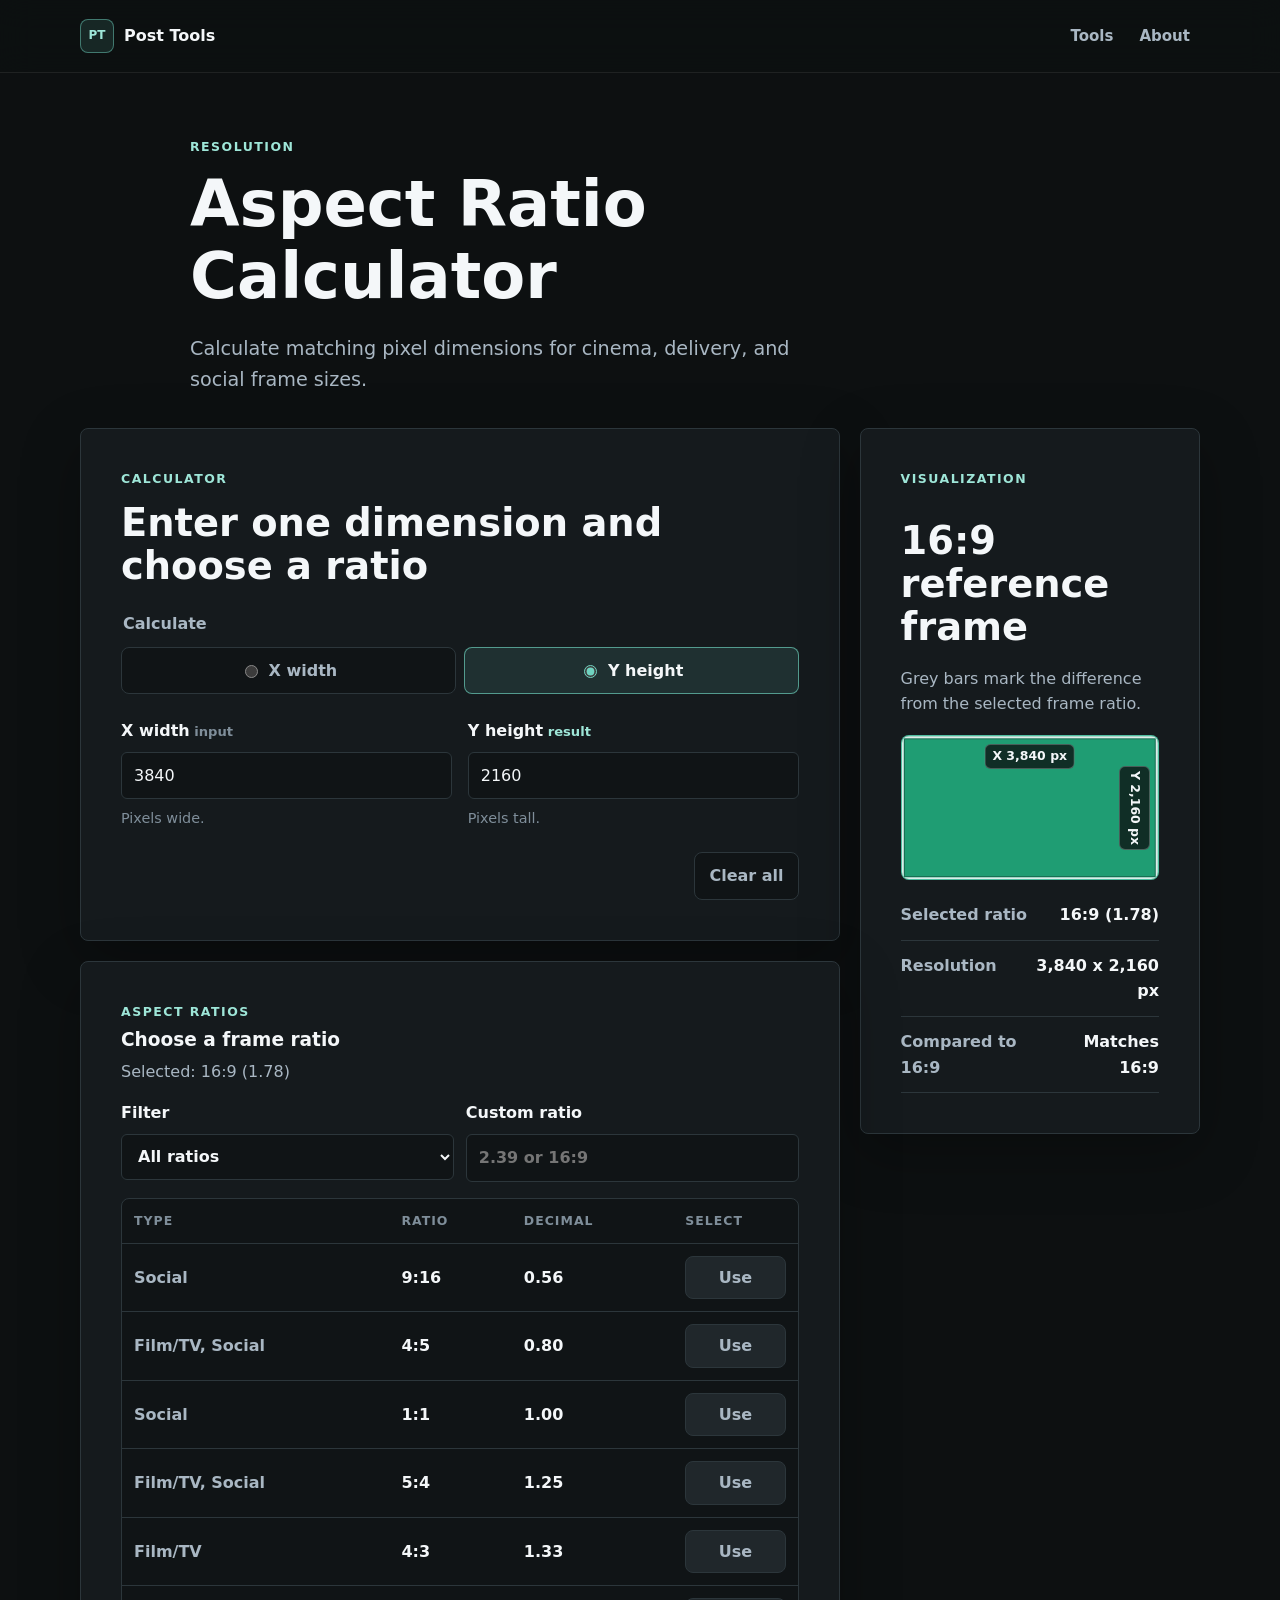
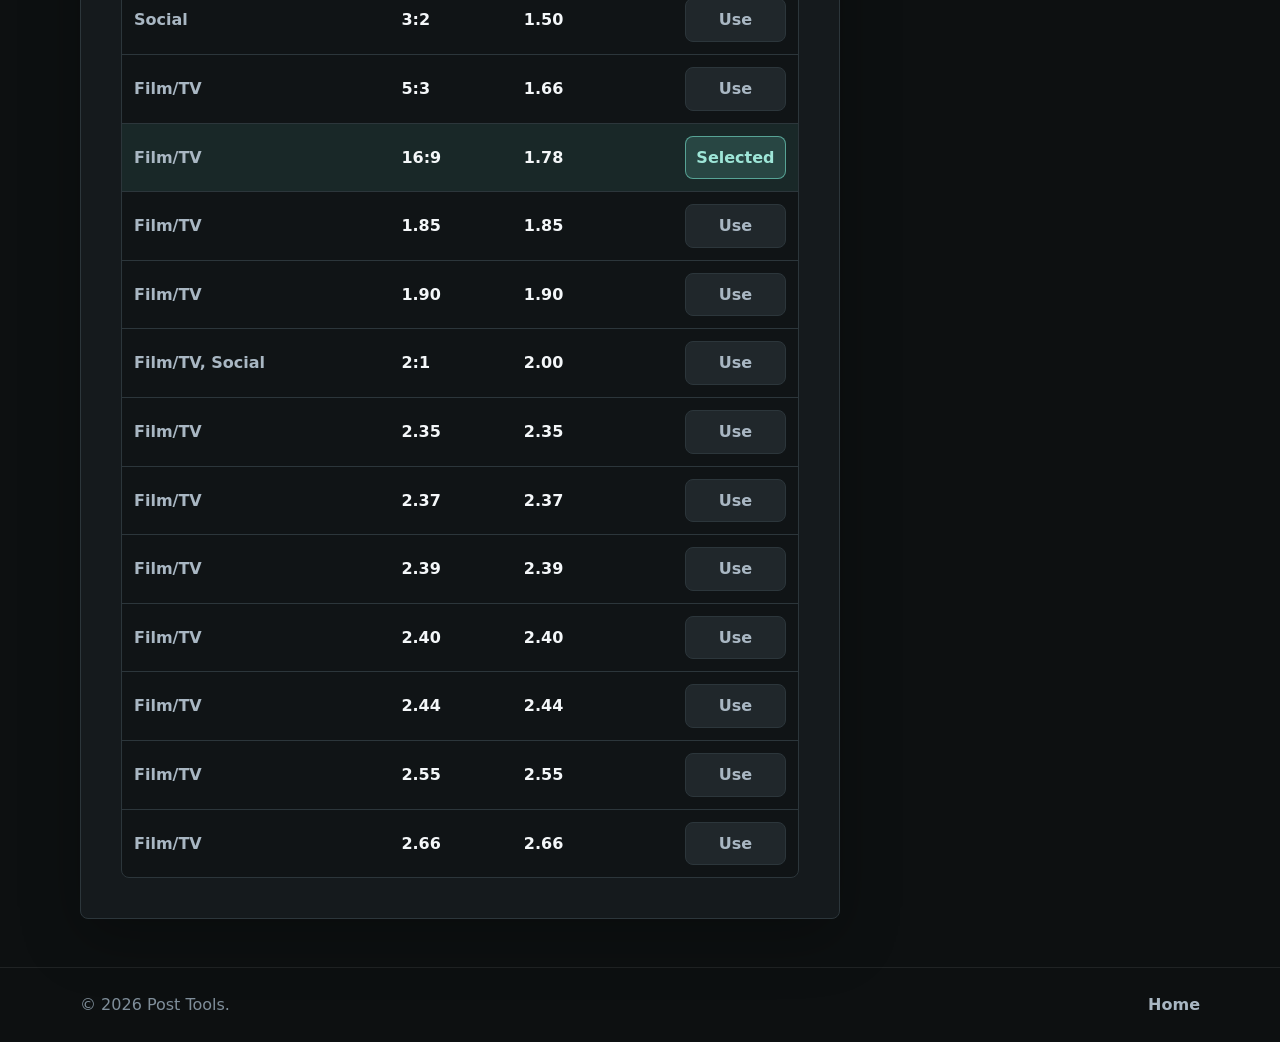
==== aspect-ratio-calculator.html @ 7413d3e5 "Initial Post Tools site" ====
<!doctype html>
<html lang="en">
  <head>
    <meta charset="utf-8">
    <meta name="viewport" content="width=device-width, initial-scale=1">
    <meta name="robots" content="index, follow">
    <meta name="description" content="Calculate resolution width or height from common cinema, broadcast, and social media aspect ratios.">
    <meta name="theme-color" content="#0d1011">

    <meta property="og:type" content="website">
    <meta property="og:site_name" content="Post Tools">
    <meta property="og:title" content="Aspect Ratio Calculator | Post Tools">
    <meta property="og:description" content="Calculate matching width or height from common frame aspect ratios.">

    <meta name="twitter:card" content="summary">
    <meta name="twitter:title" content="Aspect Ratio Calculator | Post Tools">
    <meta name="twitter:description" content="Calculate matching width or height from common frame aspect ratios.">

    <title>Aspect Ratio Calculator | Post Tools</title>
    <link rel="stylesheet" href="assets/styles.css">
    <script defer src="assets/aspect-ratio-calculator.js"></script>

    <script type="application/ld+json">
      {
        "@context": "https://schema.org",
        "@type": "WebApplication",
        "name": "Aspect Ratio Calculator",
        "applicationCategory": "MultimediaApplication",
        "operatingSystem": "Any",
        "description": "Calculate resolution width or height from common cinema, broadcast, and social media aspect ratios.",
        "inLanguage": "en"
      }
    </script>
  </head>
  <body>
    <a class="skip-link" href="#calculator">Skip to calculator</a>

    <header class="site-header">
      <div class="container header-inner">
        <a class="brand" href="index.html" aria-label="Post Tools home">
          <span class="brand-mark" aria-hidden="true">PT</span>
          <span>Post Tools</span>
        </a>

        <nav class="site-nav" aria-label="Primary navigation">
          <a href="index.html#tools">Tools</a>
          <a href="index.html#about">About</a>
        </nav>
      </div>
    </header>

    <main>
      <section class="intro-section tool-intro" aria-labelledby="page-title">
        <div class="container intro-grid">
          <div class="intro-copy">
            <p class="eyebrow">Resolution</p>
            <h1 id="page-title">Aspect Ratio Calculator</h1>
            <p class="intro-text">
              Calculate matching pixel dimensions for cinema, delivery, and social frame sizes.
            </p>
          </div>
        </div>
      </section>

      <section class="calculator-section" id="calculator" aria-labelledby="calculator-title">
        <form class="container calculator-layout aspect-layout" id="aspect-ratio-form">
          <section class="calculator-card aspect-calculator-card">
            <div class="calculator-heading">
              <div>
                <p class="eyebrow">Calculator</p>
                <h2 id="calculator-title">Enter one dimension and choose a ratio</h2>
              </div>
            </div>

            <fieldset class="solve-options aspect-solve-options">
              <legend>Calculate</legend>
              <label>
                <input type="radio" name="solve-for" value="width">
                <span>X width</span>
              </label>
              <label>
                <input type="radio" name="solve-for" value="height" checked>
                <span>Y height</span>
              </label>
            </fieldset>

            <div class="dimension-grid">
              <div class="field-card" data-field="width">
                <label for="width-value">X width</label>
                <input id="width-value" name="width" type="text" inputmode="numeric" autocomplete="off" value="3840">
                <p>Pixels wide.</p>
              </div>

              <div class="field-card" data-field="height">
                <label for="height-value">Y height</label>
                <input id="height-value" name="height" type="text" inputmode="numeric" autocomplete="off">
                <p>Pixels tall.</p>
              </div>
            </div>

            <div class="calculator-actions">
              <button class="button secondary-button" type="button" id="aspect-clear-button">Clear all</button>
            </div>
          </section>

          <section class="result-card visualization-card" aria-labelledby="visualization-title" aria-live="polite" aria-atomic="true">
            <p class="eyebrow">Visualization</p>
            <h2 id="visualization-title">16:9 reference frame</h2>
            <p class="visualization-copy">Grey bars mark the difference from the selected frame ratio.</p>

            <div class="visual-stage">
              <div class="reference-frame" id="aspect-visual-frame" role="img" aria-label="16:9 reference with a 16:9 selected frame at 3840 by 2160 pixels.">
                <div class="visual-bar visual-bar-top" aria-hidden="true"></div>
                <div class="visual-bar visual-bar-right" aria-hidden="true"></div>
                <div class="visual-bar visual-bar-bottom" aria-hidden="true"></div>
                <div class="visual-bar visual-bar-left" aria-hidden="true"></div>
                <div class="target-frame" aria-hidden="true"></div>
                <span class="visual-dimension visual-dimension-x" id="visual-x-label">X 3840 px</span>
                <span class="visual-dimension visual-dimension-y" id="visual-y-label">Y 2160 px</span>
              </div>
            </div>

            <dl class="result-list visualization-results">
              <div>
                <dt>Selected ratio</dt>
                <dd id="result-ratio">16:9 (1.78)</dd>
              </div>
              <div>
                <dt>Resolution</dt>
                <dd id="result-resolution">3840 x 2160 px</dd>
              </div>
              <div>
                <dt>Compared to 16:9</dt>
                <dd id="result-comparison">Matches 16:9</dd>
              </div>
            </dl>
          </section>

          <section class="calculator-card ratio-card">
            <section class="ratio-picker" aria-labelledby="ratio-picker-title">
              <div class="ratio-picker-heading">
                <p class="eyebrow">Aspect ratios</p>
                <h3 id="ratio-picker-title">Choose a frame ratio</h3>
                <p id="selected-ratio-summary">Selected: 16:9 (1.78)</p>
              </div>

              <div class="ratio-controls">
                <div class="ratio-filter">
                  <label for="ratio-filter">
                    Filter
                    <select id="ratio-filter" name="ratio-filter">
                      <option value="">All ratios</option>
                      <option value="film-tv">Film/TV</option>
                      <option value="social">Social</option>
                    </select>
                  </label>
                </div>

                <div class="custom-ratio">
                  <label for="custom-ratio-value">
                    Custom ratio
                    <input id="custom-ratio-value" name="custom-ratio" type="text" inputmode="decimal" autocomplete="off" placeholder="2.39 or 16:9">
                  </label>
                </div>
              </div>

              <div class="ratio-table-wrap">
                <table class="ratio-table">
                  <thead>
                    <tr>
                      <th scope="col">Type</th>
                      <th scope="col">Ratio</th>
                      <th scope="col">Decimal</th>
                      <th scope="col">Select</th>
                    </tr>
                  </thead>
                  <tbody>
                    <tr data-ratio-group="social">
                      <td>Social</td>
                      <td>9:16</td>
                      <td>0.56</td>
                      <td><button class="ratio-table-button" type="button" data-ratio-id="social-9-16" data-ratio="0.5625" data-ratio-label="9:16" data-decimal-label="0.56">Use</button></td>
                    </tr>
                    <tr data-ratio-group="film-tv social">
                      <td>Film/TV, Social</td>
                      <td>4:5</td>
                      <td>0.80</td>
                      <td><button class="ratio-table-button" type="button" data-ratio-id="shared-4-5" data-ratio="0.8" data-ratio-label="4:5" data-decimal-label="0.80">Use</button></td>
                    </tr>
                    <tr data-ratio-group="social">
                      <td>Social</td>
                      <td>1:1</td>
                      <td>1.00</td>
                      <td><button class="ratio-table-button" type="button" data-ratio-id="social-1-1" data-ratio="1" data-ratio-label="1:1" data-decimal-label="1.00">Use</button></td>
                    </tr>
                    <tr data-ratio-group="film-tv social">
                      <td>Film/TV, Social</td>
                      <td>5:4</td>
                      <td>1.25</td>
                      <td><button class="ratio-table-button" type="button" data-ratio-id="shared-5-4" data-ratio="1.25" data-ratio-label="5:4" data-decimal-label="1.25">Use</button></td>
                    </tr>
                    <tr data-ratio-group="film-tv">
                      <td>Film/TV</td>
                      <td>4:3</td>
                      <td>1.33</td>
                      <td><button class="ratio-table-button" type="button" data-ratio-id="film-tv-4-3" data-ratio="1.3333333333" data-ratio-label="4:3" data-decimal-label="1.33">Use</button></td>
                    </tr>
                    <tr data-ratio-group="social">
                      <td>Social</td>
                      <td>3:2</td>
                      <td>1.50</td>
                      <td><button class="ratio-table-button" type="button" data-ratio-id="social-3-2" data-ratio="1.5" data-ratio-label="3:2" data-decimal-label="1.50">Use</button></td>
                    </tr>
                    <tr data-ratio-group="film-tv">
                      <td>Film/TV</td>
                      <td>5:3</td>
                      <td>1.66</td>
                      <td><button class="ratio-table-button" type="button" data-ratio-id="film-tv-5-3" data-ratio="1.6666666667" data-ratio-label="5:3" data-decimal-label="1.66">Use</button></td>
                    </tr>
                    <tr data-ratio-group="film-tv">
                      <td>Film/TV</td>
                      <td>16:9</td>
                      <td>1.78</td>
                      <td><button class="ratio-table-button is-selected" type="button" data-ratio-id="film-tv-16-9" data-ratio="1.7777777778" data-ratio-label="16:9" data-decimal-label="1.78" aria-pressed="true">Selected</button></td>
                    </tr>
                    <tr data-ratio-group="film-tv">
                      <td>Film/TV</td>
                      <td>1.85</td>
                      <td>1.85</td>
                      <td><button class="ratio-table-button" type="button" data-ratio-id="film-tv-1-85" data-ratio="1.85" data-ratio-label="1.85" data-decimal-label="1.85">Use</button></td>
                    </tr>
                    <tr data-ratio-group="film-tv">
                      <td>Film/TV</td>
                      <td>1.90</td>
                      <td>1.90</td>
                      <td><button class="ratio-table-button" type="button" data-ratio-id="film-tv-1-90" data-ratio="1.9" data-ratio-label="1.90" data-decimal-label="1.90">Use</button></td>
                    </tr>
                    <tr data-ratio-group="film-tv social">
                      <td>Film/TV, Social</td>
                      <td>2:1</td>
                      <td>2.00</td>
                      <td><button class="ratio-table-button" type="button" data-ratio-id="shared-2-1" data-ratio="2" data-ratio-label="2:1" data-decimal-label="2.00">Use</button></td>
                    </tr>
                    <tr data-ratio-group="film-tv">
                      <td>Film/TV</td>
                      <td>2.35</td>
                      <td>2.35</td>
                      <td><button class="ratio-table-button" type="button" data-ratio-id="film-tv-2-35" data-ratio="2.35" data-ratio-label="2.35" data-decimal-label="2.35">Use</button></td>
                    </tr>
                    <tr data-ratio-group="film-tv">
                      <td>Film/TV</td>
                      <td>2.37</td>
                      <td>2.37</td>
                      <td><button class="ratio-table-button" type="button" data-ratio-id="film-tv-2-37" data-ratio="2.37" data-ratio-label="2.37" data-decimal-label="2.37">Use</button></td>
                    </tr>
                    <tr data-ratio-group="film-tv">
                      <td>Film/TV</td>
                      <td>2.39</td>
                      <td>2.39</td>
                      <td><button class="ratio-table-button" type="button" data-ratio-id="film-tv-2-39" data-ratio="2.39" data-ratio-label="2.39" data-decimal-label="2.39">Use</button></td>
                    </tr>
                    <tr data-ratio-group="film-tv">
                      <td>Film/TV</td>
                      <td>2.40</td>
                      <td>2.40</td>
                      <td><button class="ratio-table-button" type="button" data-ratio-id="film-tv-2-40" data-ratio="2.4" data-ratio-label="2.40" data-decimal-label="2.40">Use</button></td>
                    </tr>
                    <tr data-ratio-group="film-tv">
                      <td>Film/TV</td>
                      <td>2.44</td>
                      <td>2.44</td>
                      <td><button class="ratio-table-button" type="button" data-ratio-id="film-tv-2-44" data-ratio="2.44" data-ratio-label="2.44" data-decimal-label="2.44">Use</button></td>
                    </tr>
                    <tr data-ratio-group="film-tv">
                      <td>Film/TV</td>
                      <td>2.55</td>
                      <td>2.55</td>
                      <td><button class="ratio-table-button" type="button" data-ratio-id="film-tv-2-55" data-ratio="2.55" data-ratio-label="2.55" data-decimal-label="2.55">Use</button></td>
                    </tr>
                    <tr data-ratio-group="film-tv">
                      <td>Film/TV</td>
                      <td>2.66</td>
                      <td>2.66</td>
                      <td><button class="ratio-table-button" type="button" data-ratio-id="film-tv-2-66" data-ratio="2.66" data-ratio-label="2.66" data-decimal-label="2.66">Use</button></td>
                    </tr>
                  </tbody>
                </table>
              </div>
            </section>
          </section>
        </form>
      </section>
    </main>

    <footer class="site-footer">
      <div class="container footer-inner">
        <p>&copy; 2026 Post Tools.</p>
        <a href="index.html" aria-label="Back to Post Tools home">Home</a>
      </div>
    </footer>
  </body>
</html>
---- assets/styles.css ----
:root {
  color-scheme: dark;
  --background: #0d1011;
  --surface: #151a1d;
  --surface-strong: #1b2226;
  --text: #f4f7f9;
  --muted: #a9b7c3;
  --subtle: #7f8e9a;
  --line: #2c363b;
  --accent: #6fd3c0;
  --accent-strong: #9ee6d8;
  --shadow: 0 18px 60px rgb(0 0 0 / 28%);
  --max-width: 1120px;
}

* {
  box-sizing: border-box;
}

html {
  min-width: 320px;
  scroll-behavior: smooth;
}

body {
  margin: 0;
  background: var(--background);
  color: var(--text);
  font-family:
    Inter, ui-sans-serif, system-ui, -apple-system, BlinkMacSystemFont, "Segoe UI",
    sans-serif;
  font-size: 16px;
  line-height: 1.6;
  text-rendering: optimizeLegibility;
  -webkit-font-smoothing: antialiased;
}

body::selection {
  background: var(--accent);
  color: #07100e;
}

a {
  color: inherit;
}

button,
input,
select {
  font: inherit;
}

input:not([type="radio"]):not([type="checkbox"]),
select {
  width: 100%;
  min-width: 0;
  min-height: 46px;
  border: 1px solid var(--line);
  border-radius: 6px;
  background: #101416;
  color: var(--text);
  padding: 10px 12px;
}

input:not([type="radio"]):not([type="checkbox"]):focus,
select:focus {
  border-color: rgb(111 211 192 / 72%);
  outline: 2px solid rgb(111 211 192 / 22%);
  outline-offset: 2px;
}

input[readonly] {
  border-color: rgb(111 211 192 / 58%);
  background: rgb(111 211 192 / 10%);
  color: var(--accent-strong);
}

.button {
  display: inline-flex;
  align-items: center;
  justify-content: center;
  min-height: 44px;
  border: 1px solid rgb(111 211 192 / 58%);
  border-radius: 8px;
  background: var(--accent);
  color: #07100e;
  padding: 10px 14px;
  font-weight: 800;
  text-decoration: none;
  cursor: pointer;
}

.button:hover,
.button:focus-visible {
  background: var(--accent-strong);
  outline: none;
}

.container {
  width: min(100% - 32px, var(--max-width));
  margin: 0 auto;
}

.skip-link {
  position: absolute;
  left: 16px;
  top: 12px;
  z-index: 10;
  transform: translateY(-140%);
  border-radius: 6px;
  background: var(--accent);
  color: #07100e;
  padding: 8px 12px;
  font-weight: 700;
  text-decoration: none;
  transition: transform 160ms ease;
}

.skip-link:focus {
  transform: translateY(0);
}

.site-header {
  position: sticky;
  top: 0;
  z-index: 5;
  border-bottom: 1px solid rgb(255 255 255 / 8%);
  background: rgb(13 16 17 / 88%);
  -webkit-backdrop-filter: blur(16px);
  backdrop-filter: blur(16px);
}

.header-inner {
  display: flex;
  align-items: center;
  justify-content: space-between;
  gap: 16px;
  min-height: 72px;
}

.brand {
  display: inline-flex;
  align-items: center;
  gap: 10px;
  min-width: 0;
  color: var(--text);
  font-size: 1rem;
  font-weight: 800;
  text-decoration: none;
}

.brand-mark {
  display: inline-grid;
  place-items: center;
  flex: 0 0 auto;
  width: 34px;
  height: 34px;
  border: 1px solid rgb(111 211 192 / 48%);
  border-radius: 8px;
  background: rgb(111 211 192 / 12%);
  color: var(--accent-strong);
  font-size: 0.75rem;
  font-weight: 800;
}

.site-nav {
  display: flex;
  align-items: center;
  justify-content: flex-end;
  gap: 6px;
  flex-wrap: wrap;
}

.site-nav a {
  border-radius: 6px;
  color: var(--muted);
  padding: 8px 10px;
  font-size: 0.94rem;
  font-weight: 700;
  text-decoration: none;
}

.site-nav a:hover,
.site-nav a:focus-visible {
  background: rgb(255 255 255 / 7%);
  color: var(--text);
  outline: none;
}

.intro-section {
  padding: 40px 0 36px;
}

.intro-grid {
  max-width: 780px;
}

.intro-copy {
  max-width: 760px;
}

.eyebrow {
  margin: 0 0 12px;
  color: var(--accent-strong);
  font-size: 0.78rem;
  font-weight: 800;
  text-transform: uppercase;
  letter-spacing: 0.12em;
}

h1,
h2,
h3,
p {
  overflow-wrap: break-word;
}

h1,
h2,
h3 {
  margin: 0;
  line-height: 1.12;
}

h1 {
  max-width: 800px;
  font-size: 2.3rem;
}

h2 {
  font-size: 1.75rem;
}

h3 {
  font-size: 1.16rem;
}

.intro-text {
  max-width: 660px;
  margin: 22px 0 0;
  color: var(--muted);
  font-size: 1.06rem;
}

.empty-state,
.about-card,
.calculator-card,
.result-card,
.source-card {
  border: 1px solid var(--line);
  border-radius: 8px;
  background: var(--surface);
  box-shadow: var(--shadow);
}

.tools-section,
.about-section {
  padding: 48px 0;
}

.section-heading {
  display: grid;
  gap: 4px;
  max-width: 720px;
  margin-bottom: 22px;
}

.empty-state {
  padding: 24px;
}

.empty-state p,
.about-card p,
.source-card p {
  max-width: 680px;
  margin: 12px 0 0;
  color: var(--muted);
}

.about-card {
  display: grid;
  gap: 18px;
  padding: 24px;
}

.about-copy {
  display: grid;
  gap: 12px;
  max-width: 760px;
}

.about-copy p {
  margin: 0;
}

.tool-grid {
  display: grid;
  grid-template-columns: repeat(auto-fit, minmax(min(100%, 280px), 1fr));
  gap: 16px;
}

.tool-card {
  display: grid;
  gap: 12px;
  min-height: 220px;
  border: 1px solid var(--line);
  border-radius: 8px;
  background: var(--surface);
  padding: 24px;
  text-decoration: none;
  box-shadow: var(--shadow);
}

.tool-card:hover,
.tool-card:focus-visible {
  border-color: rgb(111 211 192 / 54%);
  background: var(--surface-strong);
  outline: none;
}

.tool-card-label,
.tool-card-cta,
.preset-family,
.preset-count {
  color: var(--accent-strong);
  font-size: 0.82rem;
  font-weight: 800;
}

.tool-card p {
  margin: 0;
  color: var(--muted);
}

.tool-card-cta {
  align-self: end;
}

.tool-intro {
  padding: 40px 0 24px;
}

.workspace-section {
  padding: 0 0 48px;
}

.bitrate-workspace {
  display: grid;
  gap: 20px;
}

.bitrate-workspace-main {
  display: grid;
}

.calculator-section {
  padding: 0 0 48px;
}

.bitrate-workspace > .calculator-section {
  padding: 0;
}

.calculator-layout {
  display: grid;
  gap: 20px;
}

.aspect-layout {
  align-items: start;
}

.calculator-card,
.result-card,
.source-card {
  padding: 20px;
}

.calculator-card {
  container-type: inline-size;
}

.calculator-heading {
  display: grid;
  gap: 4px;
}

.calculator-heading .eyebrow {
  margin-bottom: 12px;
}

.calculator-actions {
  display: flex;
  justify-content: flex-end;
  margin-top: 22px;
}

.secondary-button {
  border-color: var(--line);
  background: #101416;
  color: var(--muted);
}

.secondary-button:hover,
.secondary-button:focus-visible {
  border-color: rgb(111 211 192 / 54%);
  background: var(--surface-strong);
  color: var(--text);
}

.solve-options {
  display: grid;
  grid-template-columns: repeat(3, minmax(0, 1fr));
  gap: 8px;
  margin: 24px 0;
  border: 0;
  padding: 0;
}

.solve-options legend {
  margin-bottom: 10px;
  color: var(--muted);
  font-weight: 800;
}

.solve-options label {
  display: flex;
  align-items: center;
  justify-content: center;
  gap: 8px;
  min-width: 0;
  border: 1px solid var(--line);
  border-radius: 8px;
  background: #101416;
  color: var(--muted);
  padding: 10px;
  font-weight: 800;
}

.solve-options input {
  flex: 0 0 auto;
  accent-color: var(--accent);
}

.solve-options label:has(input:checked) {
  border-color: rgb(111 211 192 / 66%);
  background: rgb(111 211 192 / 12%);
  color: var(--text);
}

.aspect-solve-options {
  grid-template-columns: repeat(2, minmax(0, 1fr));
}

.input-grid {
  display: grid;
  grid-template-columns: 1fr;
  gap: 16px;
}

.dimension-grid {
  display: grid;
  grid-template-columns: 1fr;
  gap: 16px;
}

.field-card {
  display: grid;
  align-content: start;
  gap: 8px;
  min-width: 0;
}

.field-card label,
.audio-row label,
.preset-controls label,
.ratio-controls label {
  color: var(--text);
  font-weight: 800;
}

.field-card p {
  margin: 0;
  color: var(--subtle);
  font-size: 0.9rem;
}

.field-card.is-solved label::after {
  content: " result";
  color: var(--accent-strong);
  font-size: 0.82rem;
}

.dimension-grid .field-card.is-input label::after {
  content: " input";
  color: var(--subtle);
  font-size: 0.82rem;
}

.compound-input {
  display: grid;
  grid-template-columns: minmax(0, 1fr) minmax(84px, max-content);
  gap: 8px;
}

.compact-input {
  max-width: 300px;
}

.audio-details {
  margin-top: 22px;
  border-top: 1px solid var(--line);
  padding-top: 18px;
}

.audio-details summary {
  color: var(--muted);
  cursor: pointer;
  font-weight: 800;
}

.audio-panel {
  display: grid;
  gap: 14px;
  margin-top: 14px;
}

.checkbox-row {
  display: flex;
  align-items: center;
  gap: 10px;
  color: var(--text);
  font-weight: 800;
}

.checkbox-row input {
  flex: 0 0 auto;
  accent-color: var(--accent);
}

.audio-row {
  display: grid;
  gap: 8px;
}

.audio-suggestions {
  margin: 0;
  color: var(--subtle);
  font-size: 0.9rem;
}

.audio-row:has(input:disabled) {
  opacity: 0.55;
}

@container (min-width: 660px) {
  .input-grid {
    grid-template-columns: repeat(3, minmax(0, 1fr));
  }

  .dimension-grid {
    grid-template-columns: repeat(2, minmax(0, 1fr));
  }
}

.result-card {
  align-self: start;
}

.result-card h2 {
  margin-bottom: 22px;
}

.result-list {
  display: grid;
  gap: 12px;
  margin: 0;
}

.result-list div {
  display: flex;
  justify-content: space-between;
  gap: 16px;
  border-bottom: 1px solid var(--line);
  padding-bottom: 12px;
}

.result-list dt {
  color: var(--muted);
  font-weight: 700;
}

.result-list dd {
  margin: 0;
  color: var(--text);
  font-weight: 800;
  text-align: right;
}

.audio-summary {
  margin: 18px 0 0;
  color: var(--accent-strong);
  font-weight: 800;
}

.result-note {
  margin: 18px 0 0;
  color: var(--muted);
  font-size: 0.94rem;
}

.ratio-picker {
  display: grid;
  gap: 16px;
  margin-top: 28px;
  border-top: 1px solid var(--line);
  padding-top: 22px;
}

.ratio-card .ratio-picker {
  margin-top: 0;
  border-top: 0;
  padding-top: 0;
}

.ratio-picker-heading {
  display: grid;
  gap: 8px;
}

.ratio-picker-heading .eyebrow,
.ratio-picker-heading p,
.visualization-copy {
  margin: 0;
}

.ratio-picker-heading p:not(.eyebrow),
.visualization-copy {
  color: var(--muted);
}

.ratio-controls {
  display: grid;
  grid-template-columns: repeat(auto-fit, minmax(min(100%, 220px), 1fr));
  gap: 12px;
}

.ratio-controls label {
  display: grid;
  gap: 8px;
}

.ratio-table-wrap {
  overflow-x: auto;
  border: 1px solid var(--line);
  border-radius: 8px;
  background: #101416;
}

.ratio-table {
  width: 100%;
  min-width: 580px;
  border-collapse: collapse;
}

.ratio-table th,
.ratio-table td {
  border-bottom: 1px solid var(--line);
  padding: 12px;
  text-align: left;
  vertical-align: middle;
}

.ratio-table th {
  color: var(--subtle);
  font-size: 0.78rem;
  font-weight: 800;
  text-transform: uppercase;
  letter-spacing: 0.08em;
}

.ratio-table td {
  color: var(--muted);
  font-weight: 700;
}

.ratio-table td:nth-child(2),
.ratio-table td:nth-child(3) {
  color: var(--text);
}

.ratio-table td:last-child {
  width: 112px;
}

.ratio-table tr:last-child td {
  border-bottom: 0;
}

.ratio-table tr.is-selected {
  background: rgb(111 211 192 / 10%);
}

.ratio-table-button {
  display: inline-flex;
  align-items: center;
  justify-content: center;
  width: 100%;
  min-height: 38px;
  border: 1px solid var(--line);
  border-radius: 8px;
  background: #20272b;
  color: var(--muted);
  padding: 8px 10px;
  font-weight: 800;
  cursor: pointer;
}

.ratio-table-button:hover,
.ratio-table-button:focus-visible {
  border-color: rgb(111 211 192 / 54%);
  background: #2a3338;
  color: var(--text);
  outline: none;
}

.ratio-table-button.is-selected {
  border-color: rgb(111 211 192 / 66%);
  background: rgb(111 211 192 / 18%);
  color: var(--accent-strong);
}

@media (max-width: 700px) {
  .ratio-table-wrap {
    overflow-x: visible;
  }

  .ratio-table {
    min-width: 0;
  }

  .ratio-table thead {
    display: none;
  }

  .ratio-table,
  .ratio-table tbody,
  .ratio-table tr,
  .ratio-table td {
    display: block;
  }

  .ratio-table tr {
    border-bottom: 1px solid var(--line);
    padding: 12px;
  }

  .ratio-table tr:last-child {
    border-bottom: 0;
  }

  .ratio-table th,
  .ratio-table td {
    border-bottom: 0;
    padding: 0;
  }

  .ratio-table td {
    display: flex;
    align-items: center;
    justify-content: space-between;
    gap: 14px;
    padding: 3px 0;
  }

  .ratio-table td::before {
    flex: 0 0 auto;
    color: var(--subtle);
    font-size: 0.74rem;
    font-weight: 800;
    text-transform: uppercase;
    letter-spacing: 0.08em;
  }

  .ratio-table td:nth-child(1)::before {
    content: "Type";
  }

  .ratio-table td:nth-child(2)::before {
    content: "Ratio";
  }

  .ratio-table td:nth-child(3)::before {
    content: "Decimal";
  }

  .ratio-table td:last-child {
    display: block;
    width: auto;
    padding-top: 10px;
  }

  .ratio-table td:last-child::before {
    content: none;
  }
}

.visualization-card {
  display: grid;
  gap: 18px;
}

.visualization-card h2 {
  margin-bottom: 0;
}

.visual-stage {
  display: grid;
  gap: 12px;
}

.reference-frame {
  --target-width: 100%;
  --target-height: 100%;
  position: relative;
  width: 100%;
  aspect-ratio: 16 / 9;
  overflow: hidden;
  border: 1px solid rgb(111 211 192 / 58%);
  border-radius: 8px;
  background: #1f9d73;
  box-shadow: inset 0 0 0 1px rgb(255 255 255 / 12%);
}

.visual-bar {
  position: absolute;
  z-index: 1;
  background: rgb(126 136 142 / 68%);
  pointer-events: none;
}

.visual-bar-top {
  top: 0;
  right: 0;
  left: 0;
  height: calc((100% - var(--target-height)) / 2);
}

.visual-bar-bottom {
  right: 0;
  bottom: 0;
  left: 0;
  height: calc((100% - var(--target-height)) / 2);
}

.visual-bar-left {
  top: calc((100% - var(--target-height)) / 2);
  bottom: calc((100% - var(--target-height)) / 2);
  left: 0;
  width: calc((100% - var(--target-width)) / 2);
}

.visual-bar-right {
  top: calc((100% - var(--target-height)) / 2);
  right: 0;
  bottom: calc((100% - var(--target-height)) / 2);
  width: calc((100% - var(--target-width)) / 2);
}

.target-frame {
  position: absolute;
  top: 50%;
  left: 50%;
  z-index: 2;
  width: var(--target-width);
  height: var(--target-height);
  transform: translate(-50%, -50%);
  border: 2px solid rgb(244 247 249 / 88%);
  box-shadow: inset 0 0 0 1px rgb(13 16 17 / 42%);
  pointer-events: none;
}

.visual-dimension {
  position: absolute;
  z-index: 3;
  max-width: calc(var(--target-width) - 16px);
  overflow: hidden;
  border: 1px solid rgb(244 247 249 / 24%);
  border-radius: 6px;
  background: rgb(13 16 17 / 78%);
  color: var(--text);
  padding: 4px 7px;
  font-size: 0.78rem;
  font-weight: 800;
  line-height: 1.2;
  text-overflow: ellipsis;
  white-space: nowrap;
}

.visual-dimension-x {
  top: calc((100% - var(--target-height)) / 2 + 8px);
  left: 50%;
  transform: translateX(-50%);
}

.visual-dimension-y {
  top: 50%;
  right: calc((100% - var(--target-width)) / 2 + 8px);
  max-width: none;
  transform: translateY(-50%);
  writing-mode: vertical-rl;
}

.visualization-results {
  margin-top: 4px;
}

.presets-section,
.sources-section {
  padding: 48px 0;
}

.bitrate-workspace .presets-section,
.bitrate-workspace .sources-section {
  padding: 48px 0 0;
}

.preset-heading p {
  max-width: 760px;
  margin: 8px 0 0;
  color: var(--muted);
}

.preset-controls {
  display: grid;
  grid-template-columns: repeat(auto-fit, minmax(min(100%, 210px), 1fr));
  gap: 12px;
  margin-bottom: 16px;
}

.preset-controls label {
  display: grid;
  gap: 8px;
}

.preset-count {
  margin: 0 0 16px;
}

.preset-grid {
  display: grid;
  grid-template-columns: repeat(auto-fit, minmax(min(100%, 270px), 1fr));
  gap: 16px;
}

.preset-card {
  display: grid;
  gap: 16px;
  border: 1px solid var(--line);
  border-radius: 8px;
  background: var(--surface);
  padding: 18px;
}

.preset-card-header {
  display: grid;
  gap: 8px;
}

.preset-family,
.preset-card-header p,
.preset-note,
.preset-empty {
  margin: 0;
}

.preset-card-header p,
.preset-note {
  color: var(--muted);
  font-size: 0.94rem;
}

.preset-metrics {
  display: grid;
  grid-template-columns: repeat(2, minmax(0, 1fr));
  gap: 10px;
  margin: 0;
}

.preset-metrics div {
  border-left: 2px solid rgb(111 211 192 / 36%);
  padding-left: 10px;
}

.preset-metrics dt {
  color: var(--subtle);
  font-size: 0.78rem;
  font-weight: 800;
  text-transform: uppercase;
  letter-spacing: 0.08em;
}

.preset-metrics dd {
  margin: 4px 0 0;
  color: var(--text);
  font-weight: 800;
}

.preset-button {
  width: 100%;
  border-color: var(--line);
  background: #20272b;
  color: var(--muted);
}

.preset-button:hover,
.preset-button:focus-visible {
  border-color: rgb(111 211 192 / 54%);
  background: #2a3338;
  color: var(--text);
}

.preset-button.is-selected {
  border-color: rgb(111 211 192 / 66%);
  background: rgb(111 211 192 / 18%);
  color: var(--accent-strong);
}

.source-list {
  display: grid;
  gap: 8px;
  margin: 18px 0 0;
  padding-left: 20px;
  color: var(--muted);
}

.source-list a {
  color: var(--text);
  font-weight: 700;
}

.source-list a:hover,
.source-list a:focus-visible {
  color: var(--accent-strong);
  outline: none;
}

.site-footer {
  border-top: 1px solid rgb(255 255 255 / 8%);
  padding: 24px 0;
  color: var(--subtle);
}

.footer-inner {
  display: flex;
  align-items: center;
  justify-content: space-between;
  gap: 16px;
  flex-wrap: wrap;
}

.footer-inner p {
  margin: 0;
}

.footer-inner a {
  border-radius: 6px;
  color: var(--muted);
  font-weight: 700;
  text-decoration: none;
}

.footer-inner a:hover,
.footer-inner a:focus-visible {
  color: var(--text);
  outline: none;
}

@media (min-width: 760px) {
  .container {
    width: min(100% - 48px, var(--max-width));
  }

  .intro-grid {
    max-width: 900px;
  }

  h1 {
    font-size: 3.25rem;
  }

  h2 {
    font-size: 2.4rem;
  }

  .intro-text {
    font-size: 1.2rem;
  }

  .intro-section {
    padding: 72px 0 64px;
  }

  .tool-intro {
    padding: 56px 0 32px;
  }

  .empty-state,
  .about-card,
  .calculator-card,
  .result-card,
  .source-card {
    padding: 40px;
  }

  .tool-card {
    padding: 32px;
  }
}

@media (min-width: 1040px) {
  h1 {
    font-size: 4rem;
  }

  .intro-section {
    padding: 88px 0 72px;
  }

  .tool-intro {
    padding: 64px 0 32px;
  }

  .calculator-layout {
    grid-template-columns: minmax(0, 1.45fr) minmax(320px, 0.65fr);
    align-items: start;
  }

  .aspect-layout > .aspect-calculator-card,
  .aspect-layout > .ratio-card {
    grid-column: 1;
  }

  .aspect-layout > .visualization-card {
    grid-column: 2;
    grid-row: 1 / span 2;
  }

  .bitrate-workspace {
    grid-template-columns: minmax(0, 1.45fr) minmax(320px, 0.65fr);
    align-items: start;
  }

  .bitrate-workspace > .calculator-section,
  .bitrate-workspace-main {
    grid-column: 1;
  }

  .bitrate-workspace-main {
    grid-row: 2;
  }

  .bitrate-workspace > .result-card {
    grid-column: 2;
    grid-row: 1 / span 2;
  }

  .result-card {
    position: sticky;
    top: 96px;
  }
}

@media (max-width: 520px) {
  .site-nav {
    gap: 2px;
  }

  .site-nav a {
    padding: 8px;
  }

  .solve-options {
    grid-template-columns: 1fr;
  }

  .solve-options label {
    justify-content: flex-start;
  }

  .result-list div {
    display: grid;
    gap: 4px;
  }

  .result-list dd {
    text-align: left;
  }

  .preset-metrics {
    grid-template-columns: 1fr;
  }
}

@media (prefers-reduced-motion: reduce) {
  *,
  *::before,
  *::after {
    scroll-behavior: auto !important;
    transition-duration: 0.01ms !important;
    animation-duration: 0.01ms !important;
    animation-iteration-count: 1 !important;
  }
}
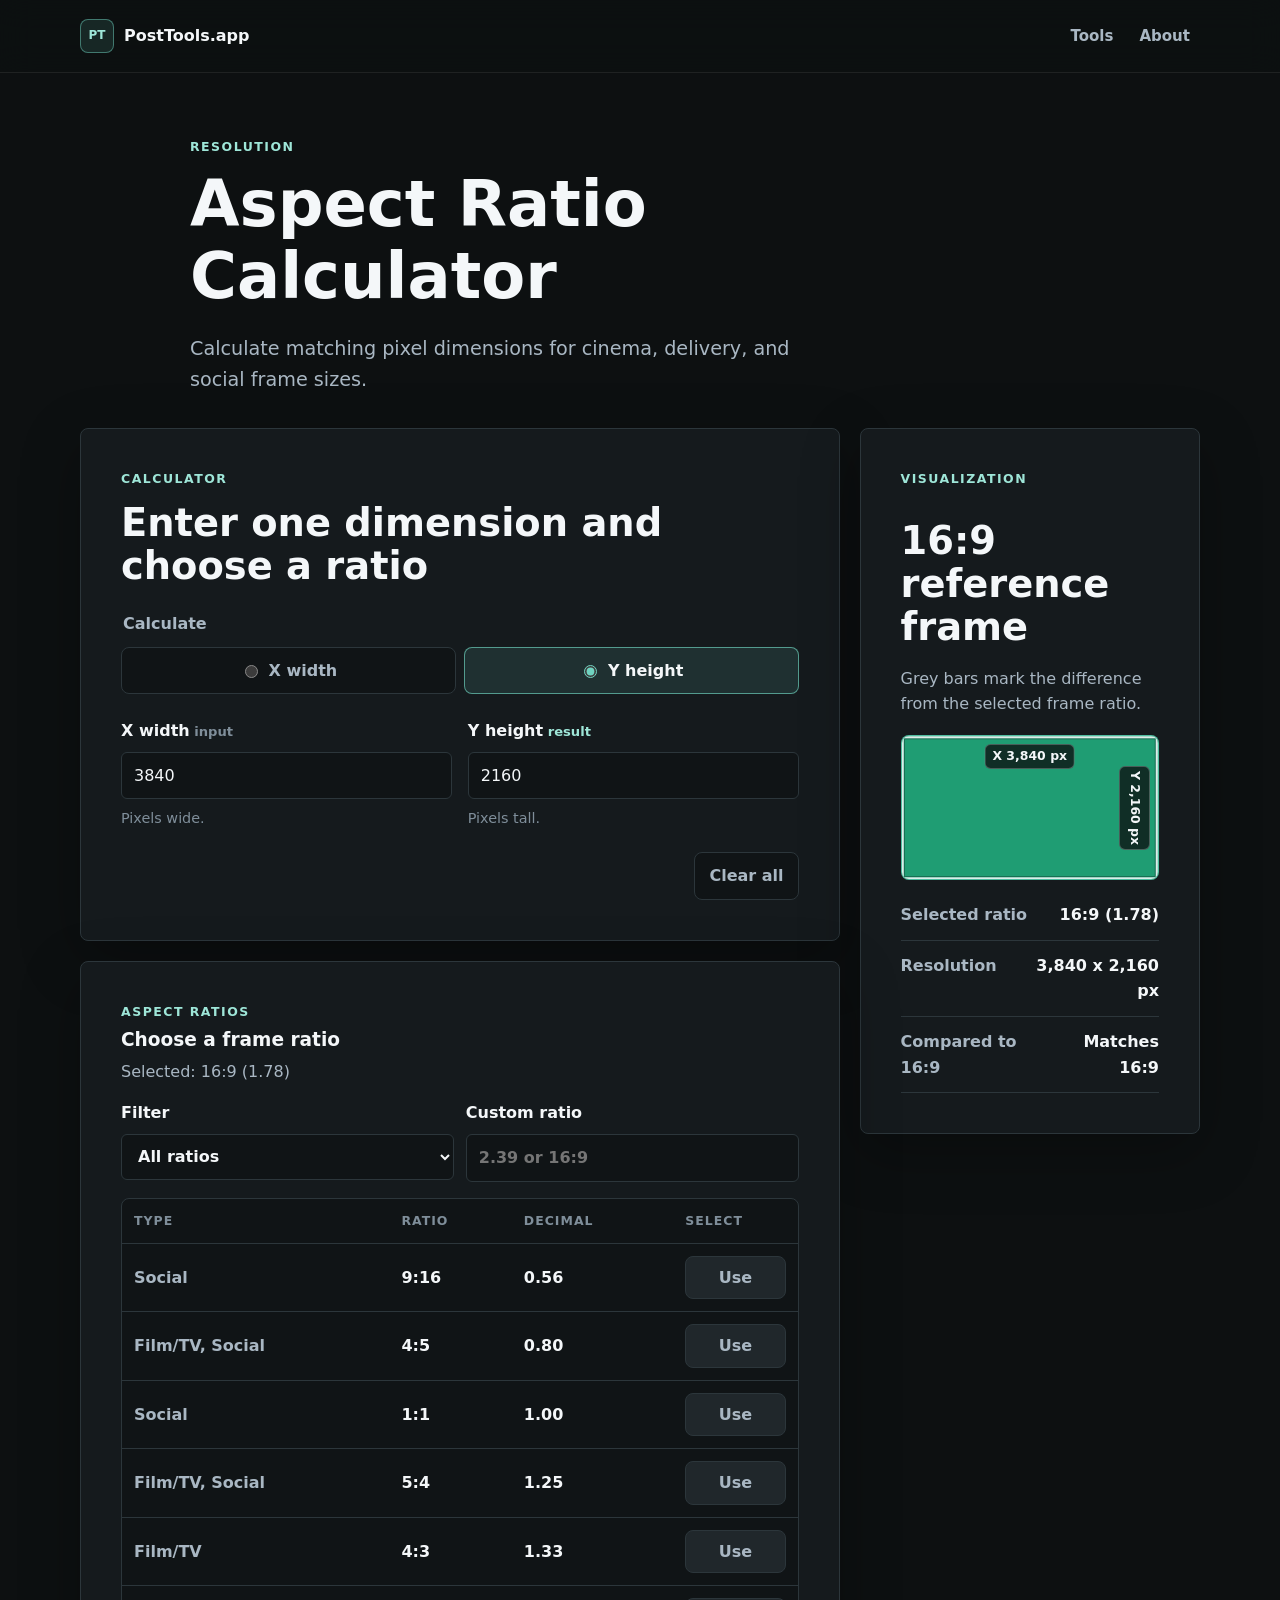
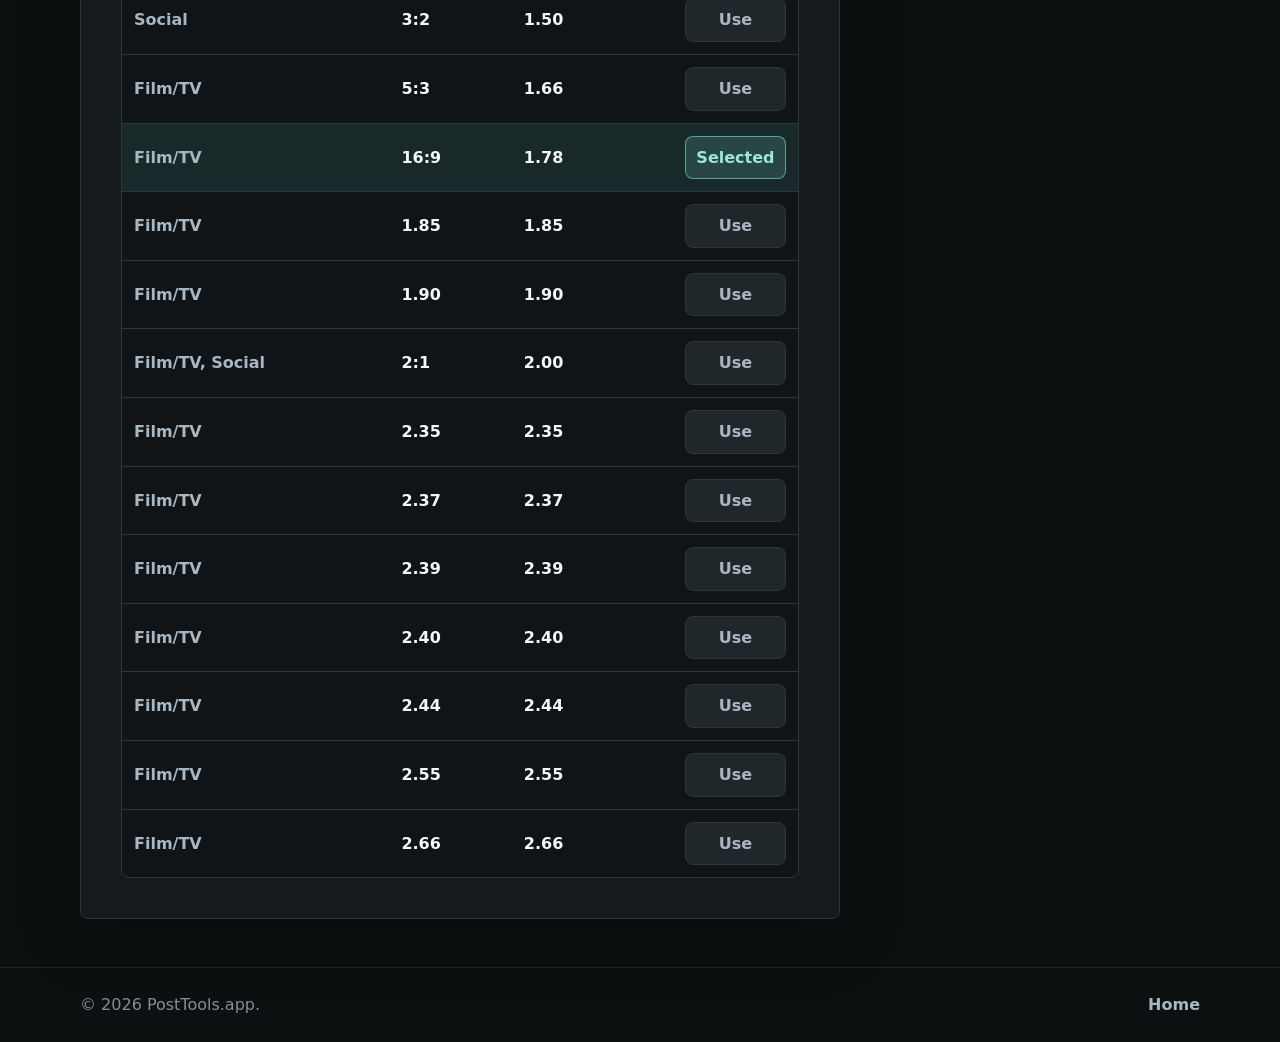
==== commit ad530441: "Rebrand site as PostTools.app" ====
--- a/aspect-ratio-calculator.html
+++ b/aspect-ratio-calculator.html
@@ -8,15 +8,15 @@
     <meta name="theme-color" content="#0d1011">
 
     <meta property="og:type" content="website">
-    <meta property="og:site_name" content="Post Tools">
-    <meta property="og:title" content="Aspect Ratio Calculator | Post Tools">
+    <meta property="og:site_name" content="PostTools.app">
+    <meta property="og:title" content="Aspect Ratio Calculator | PostTools.app">
     <meta property="og:description" content="Calculate matching width or height from common frame aspect ratios.">
 
     <meta name="twitter:card" content="summary">
-    <meta name="twitter:title" content="Aspect Ratio Calculator | Post Tools">
+    <meta name="twitter:title" content="Aspect Ratio Calculator | PostTools.app">
     <meta name="twitter:description" content="Calculate matching width or height from common frame aspect ratios.">
 
-    <title>Aspect Ratio Calculator | Post Tools</title>
+    <title>Aspect Ratio Calculator | PostTools.app</title>
     <link rel="stylesheet" href="assets/styles.css">
     <script defer src="assets/aspect-ratio-calculator.js"></script>
 
@@ -37,9 +37,9 @@
 
     <header class="site-header">
       <div class="container header-inner">
-        <a class="brand" href="index.html" aria-label="Post Tools home">
+        <a class="brand" href="index.html" aria-label="PostTools.app home">
           <span class="brand-mark" aria-hidden="true">PT</span>
-          <span>Post Tools</span>
+          <span>PostTools.app</span>
         </a>
 
         <nav class="site-nav" aria-label="Primary navigation">
@@ -294,8 +294,8 @@
 
     <footer class="site-footer">
       <div class="container footer-inner">
-        <p>&copy; 2026 Post Tools.</p>
-        <a href="index.html" aria-label="Back to Post Tools home">Home</a>
+        <p>&copy; 2026 PostTools.app.</p>
+        <a href="index.html" aria-label="Back to PostTools.app home">Home</a>
       </div>
     </footer>
   </body>
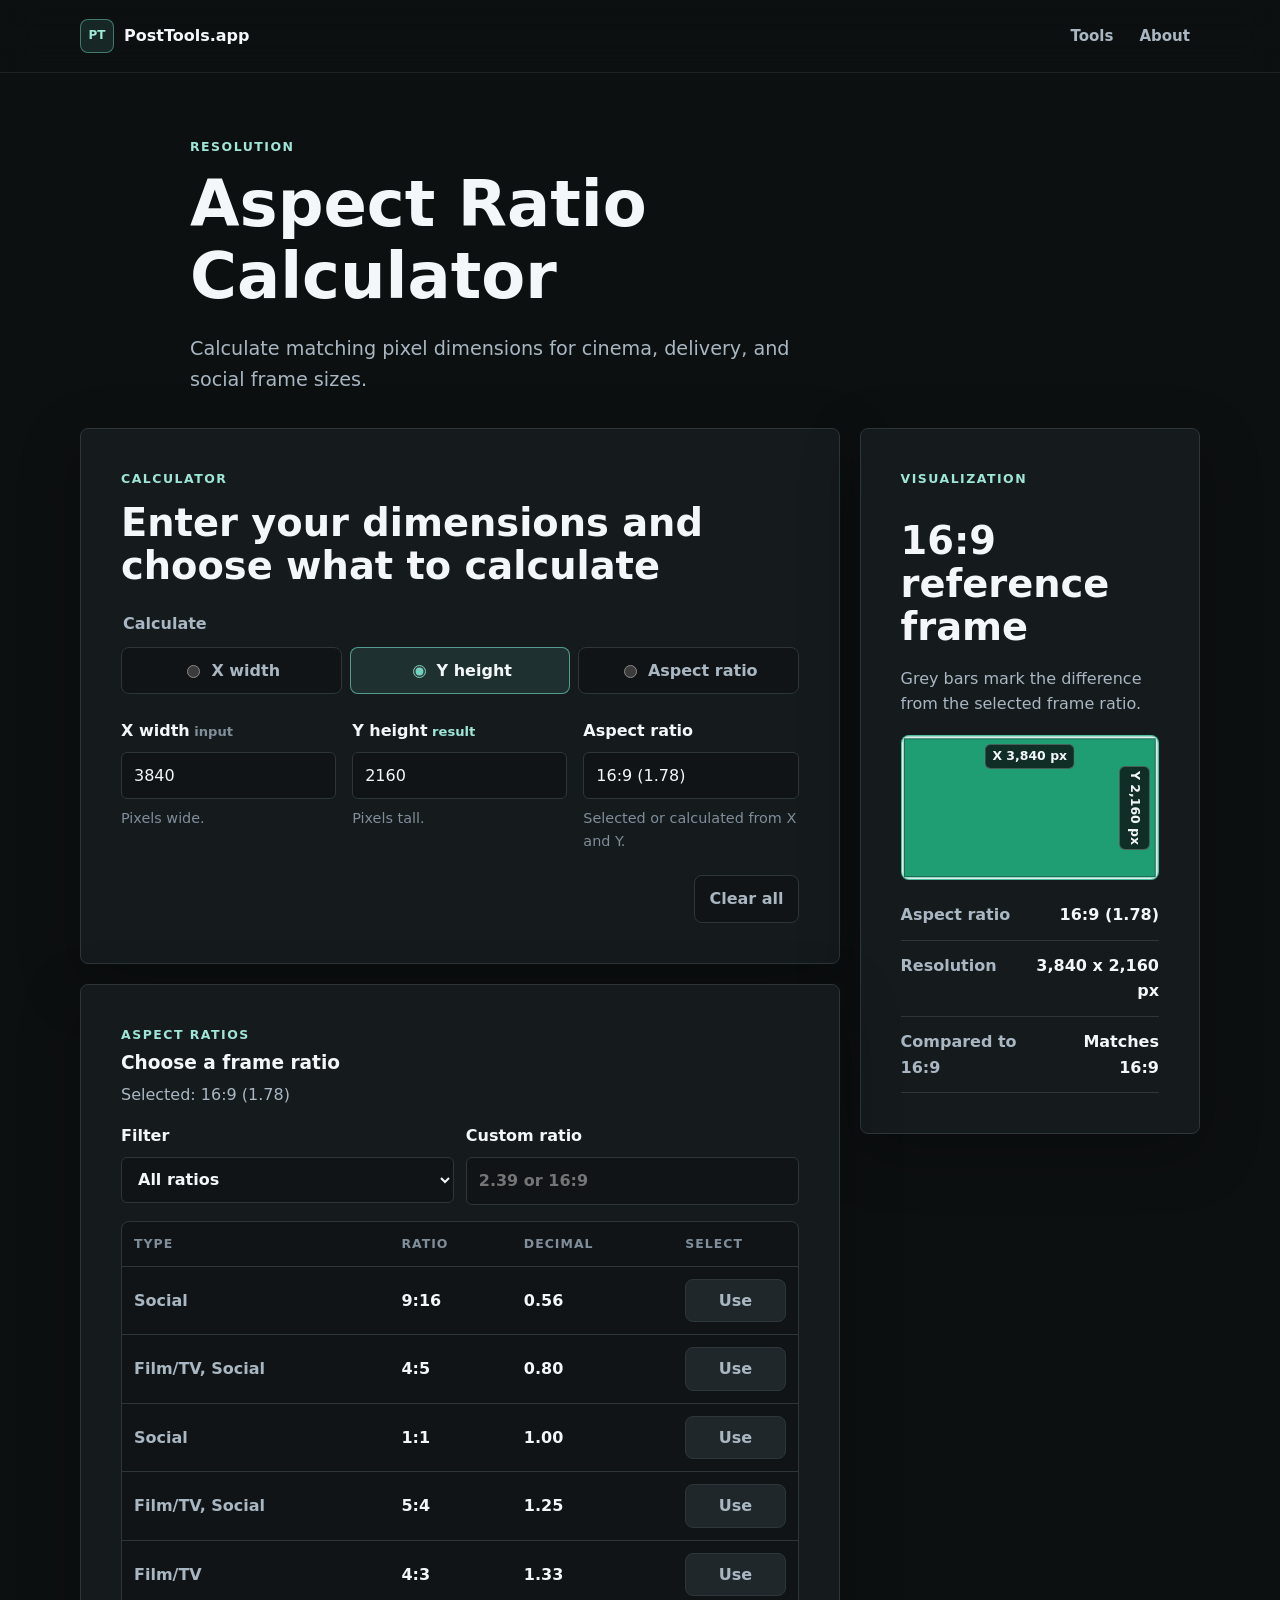
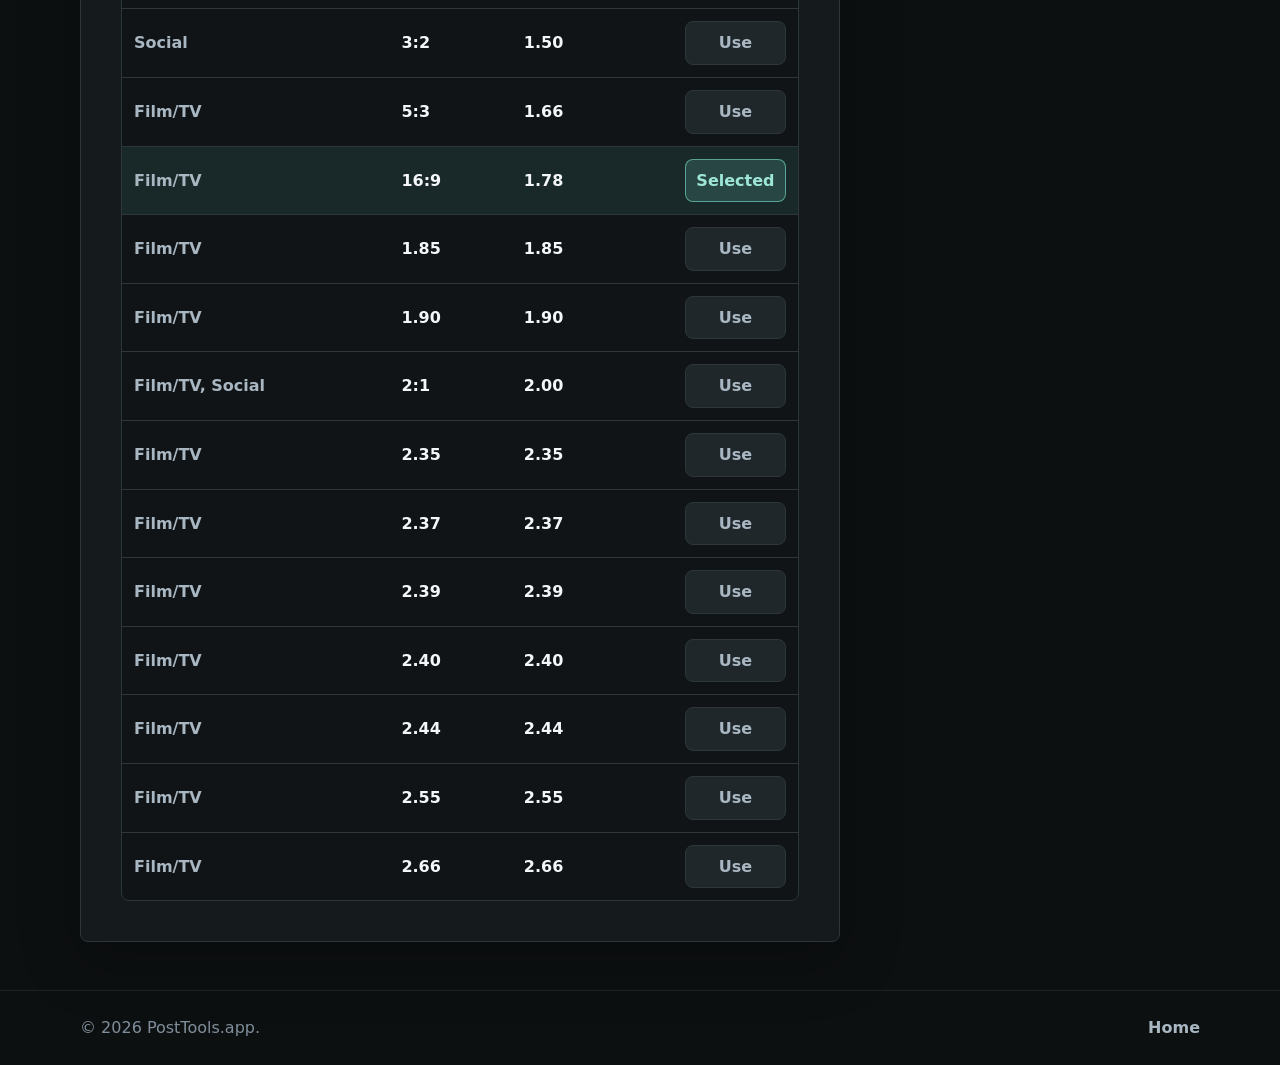
==== commit 4839ba23: "Add aspect ratio solve mode" ====
--- a/aspect-ratio-calculator.html
+++ b/aspect-ratio-calculator.html
@@ -68,7 +68,7 @@
             <div class="calculator-heading">
               <div>
                 <p class="eyebrow">Calculator</p>
-                <h2 id="calculator-title">Enter one dimension and choose a ratio</h2>
+                <h2 id="calculator-title">Enter your dimensions and choose what to calculate</h2>
               </div>
             </div>
 
@@ -82,6 +82,10 @@
                 <input type="radio" name="solve-for" value="height" checked>
                 <span>Y height</span>
               </label>
+              <label>
+                <input type="radio" name="solve-for" value="ratio">
+                <span>Aspect ratio</span>
+              </label>
             </fieldset>
 
             <div class="dimension-grid">
@@ -95,6 +99,12 @@
                 <label for="height-value">Y height</label>
                 <input id="height-value" name="height" type="text" inputmode="numeric" autocomplete="off">
                 <p>Pixels tall.</p>
+              </div>
+
+              <div class="field-card" data-field="ratio">
+                <label for="ratio-value">Aspect ratio</label>
+                <input id="ratio-value" name="ratio" type="text" autocomplete="off" readonly>
+                <p>Selected or calculated from X and Y.</p>
               </div>
             </div>
 
@@ -122,7 +132,7 @@
 
             <dl class="result-list visualization-results">
               <div>
-                <dt>Selected ratio</dt>
+                <dt>Aspect ratio</dt>
                 <dd id="result-ratio">16:9 (1.78)</dd>
               </div>
               <div>
--- a/assets/styles.css
+++ b/assets/styles.css
@@ -46,12 +46,14 @@
 
 button,
 input,
-select {
+select,
+textarea {
   font: inherit;
 }
 
 input:not([type="radio"]):not([type="checkbox"]),
-select {
+select,
+textarea {
   width: 100%;
   min-width: 0;
   min-height: 46px;
@@ -63,10 +65,15 @@
 }
 
 input:not([type="radio"]):not([type="checkbox"]):focus,
-select:focus {
+select:focus,
+textarea:focus {
   border-color: rgb(111 211 192 / 72%);
   outline: 2px solid rgb(111 211 192 / 22%);
   outline-offset: 2px;
+}
+
+textarea {
+  resize: vertical;
 }
 
 input[readonly] {
@@ -344,12 +351,15 @@
   padding: 0 0 48px;
 }
 
-.bitrate-workspace {
+.bitrate-workspace,
+.transfer-workspace,
+.timecode-workspace {
   display: grid;
   gap: 20px;
 }
 
-.bitrate-workspace-main {
+.bitrate-workspace-main,
+.transfer-workspace-main {
   display: grid;
 }
 
@@ -357,7 +367,9 @@
   padding: 0 0 48px;
 }
 
-.bitrate-workspace > .calculator-section {
+.bitrate-workspace > .calculator-section,
+.transfer-workspace > .calculator-section,
+.timecode-workspace > .calculator-section {
   padding: 0;
 }
 
@@ -449,13 +461,34 @@
 }
 
 .aspect-solve-options {
-  grid-template-columns: repeat(2, minmax(0, 1fr));
+  grid-template-columns: repeat(3, minmax(0, 1fr));
 }
 
 .input-grid {
   display: grid;
   grid-template-columns: 1fr;
   gap: 16px;
+}
+
+.transfer-input-grid {
+  margin-top: 24px;
+}
+
+.timecode-settings {
+  margin-top: 24px;
+}
+
+.timecode-input-grid {
+  margin-top: 24px;
+}
+
+.timecode-actions {
+  gap: 10px;
+  flex-wrap: wrap;
+}
+
+.timecode-actions .button {
+  min-width: 132px;
 }
 
 .dimension-grid {
@@ -558,8 +591,16 @@
     grid-template-columns: repeat(3, minmax(0, 1fr));
   }
 
+  .transfer-input-grid {
+    grid-template-columns: repeat(2, minmax(0, 1fr));
+  }
+
+  .timecode-input-grid {
+    grid-template-columns: repeat(2, minmax(0, 1fr));
+  }
+
   .dimension-grid {
-    grid-template-columns: repeat(2, minmax(0, 1fr));
+    grid-template-columns: repeat(3, minmax(0, 1fr));
   }
 }
 
@@ -603,6 +644,12 @@
   font-weight: 800;
 }
 
+.preset-summary {
+  margin: 18px 0 0;
+  color: var(--accent-strong);
+  font-weight: 800;
+}
+
 .result-note {
   margin: 18px 0 0;
   color: var(--muted);
@@ -621,6 +668,14 @@
   margin-top: 0;
   border-top: 0;
   padding-top: 0;
+}
+
+.ratio-card.is-disabled {
+  opacity: 0.8;
+}
+
+.ratio-card :is(input, select, button):disabled {
+  cursor: not-allowed;
 }
 
 .ratio-picker-heading {
@@ -915,13 +970,39 @@
   margin-top: 4px;
 }
 
+.bulk-timecode-details {
+  margin-top: 24px;
+  border-top: 1px solid var(--line);
+  padding-top: 18px;
+}
+
+.bulk-timecode-summary {
+  color: var(--accent-strong);
+  cursor: pointer;
+  font-weight: 800;
+}
+
+.bulk-timecode-panel {
+  display: grid;
+  gap: 22px;
+  margin-top: 22px;
+}
+
+.bulk-timecode-field textarea {
+  min-height: 190px;
+  font-family: ui-monospace, SFMono-Regular, Menlo, Monaco, Consolas, "Liberation Mono", monospace;
+  line-height: 1.5;
+}
+
 .presets-section,
 .sources-section {
   padding: 48px 0;
 }
 
 .bitrate-workspace .presets-section,
-.bitrate-workspace .sources-section {
+.bitrate-workspace .sources-section,
+.transfer-workspace .presets-section,
+.transfer-workspace .sources-section {
   padding: 48px 0 0;
 }
 
@@ -962,16 +1043,68 @@
   padding: 18px;
 }
 
+.preset-card.is-max-cap {
+  border-color: rgb(111 211 192 / 28%);
+}
+
 .preset-card-header {
   display: grid;
   gap: 8px;
 }
 
+.preset-topline {
+  display: flex;
+  align-items: center;
+  justify-content: space-between;
+  gap: 10px;
+  flex-wrap: wrap;
+}
+
+.preset-brand,
 .preset-family,
+.preset-codec,
 .preset-card-header p,
 .preset-note,
-.preset-empty {
+.preset-empty,
+.source-note {
   margin: 0;
+}
+
+.preset-brand {
+  color: var(--subtle);
+  font-size: 0.78rem;
+  font-weight: 800;
+  text-transform: uppercase;
+  letter-spacing: 0.08em;
+}
+
+.preset-tag {
+  display: inline-flex;
+  align-items: center;
+  min-height: 28px;
+  padding: 0 10px;
+  border: 1px solid var(--line);
+  border-radius: 6px;
+  color: var(--muted);
+  font-size: 0.78rem;
+  font-weight: 800;
+  text-transform: uppercase;
+  letter-spacing: 0.06em;
+}
+
+.preset-tag.is-max-cap {
+  border-color: rgb(111 211 192 / 36%);
+  background: rgb(111 211 192 / 10%);
+  color: var(--accent-strong);
+}
+
+.preset-card-header h3 {
+  margin: 0;
+}
+
+.preset-codec {
+  color: var(--text);
+  font-weight: 700;
 }
 
 .preset-card-header p,
@@ -1034,9 +1167,19 @@
   color: var(--muted);
 }
 
+.source-list li {
+  display: grid;
+  gap: 4px;
+}
+
 .source-list a {
   color: var(--text);
   font-weight: 700;
+}
+
+.source-note {
+  color: var(--muted);
+  font-size: 0.94rem;
 }
 
 .source-list a:hover,
@@ -1146,21 +1289,29 @@
     grid-row: 1 / span 2;
   }
 
-  .bitrate-workspace {
+  .bitrate-workspace,
+  .transfer-workspace,
+  .timecode-workspace {
     grid-template-columns: minmax(0, 1.45fr) minmax(320px, 0.65fr);
     align-items: start;
   }
 
   .bitrate-workspace > .calculator-section,
-  .bitrate-workspace-main {
+  .bitrate-workspace-main,
+  .transfer-workspace > .calculator-section,
+  .transfer-workspace-main,
+  .timecode-workspace > .calculator-section {
     grid-column: 1;
   }
 
-  .bitrate-workspace-main {
+  .bitrate-workspace-main,
+  .transfer-workspace-main {
     grid-row: 2;
   }
 
-  .bitrate-workspace > .result-card {
+  .bitrate-workspace > .result-card,
+  .transfer-workspace > .result-card,
+  .timecode-workspace > .result-card {
     grid-column: 2;
     grid-row: 1 / span 2;
   }
